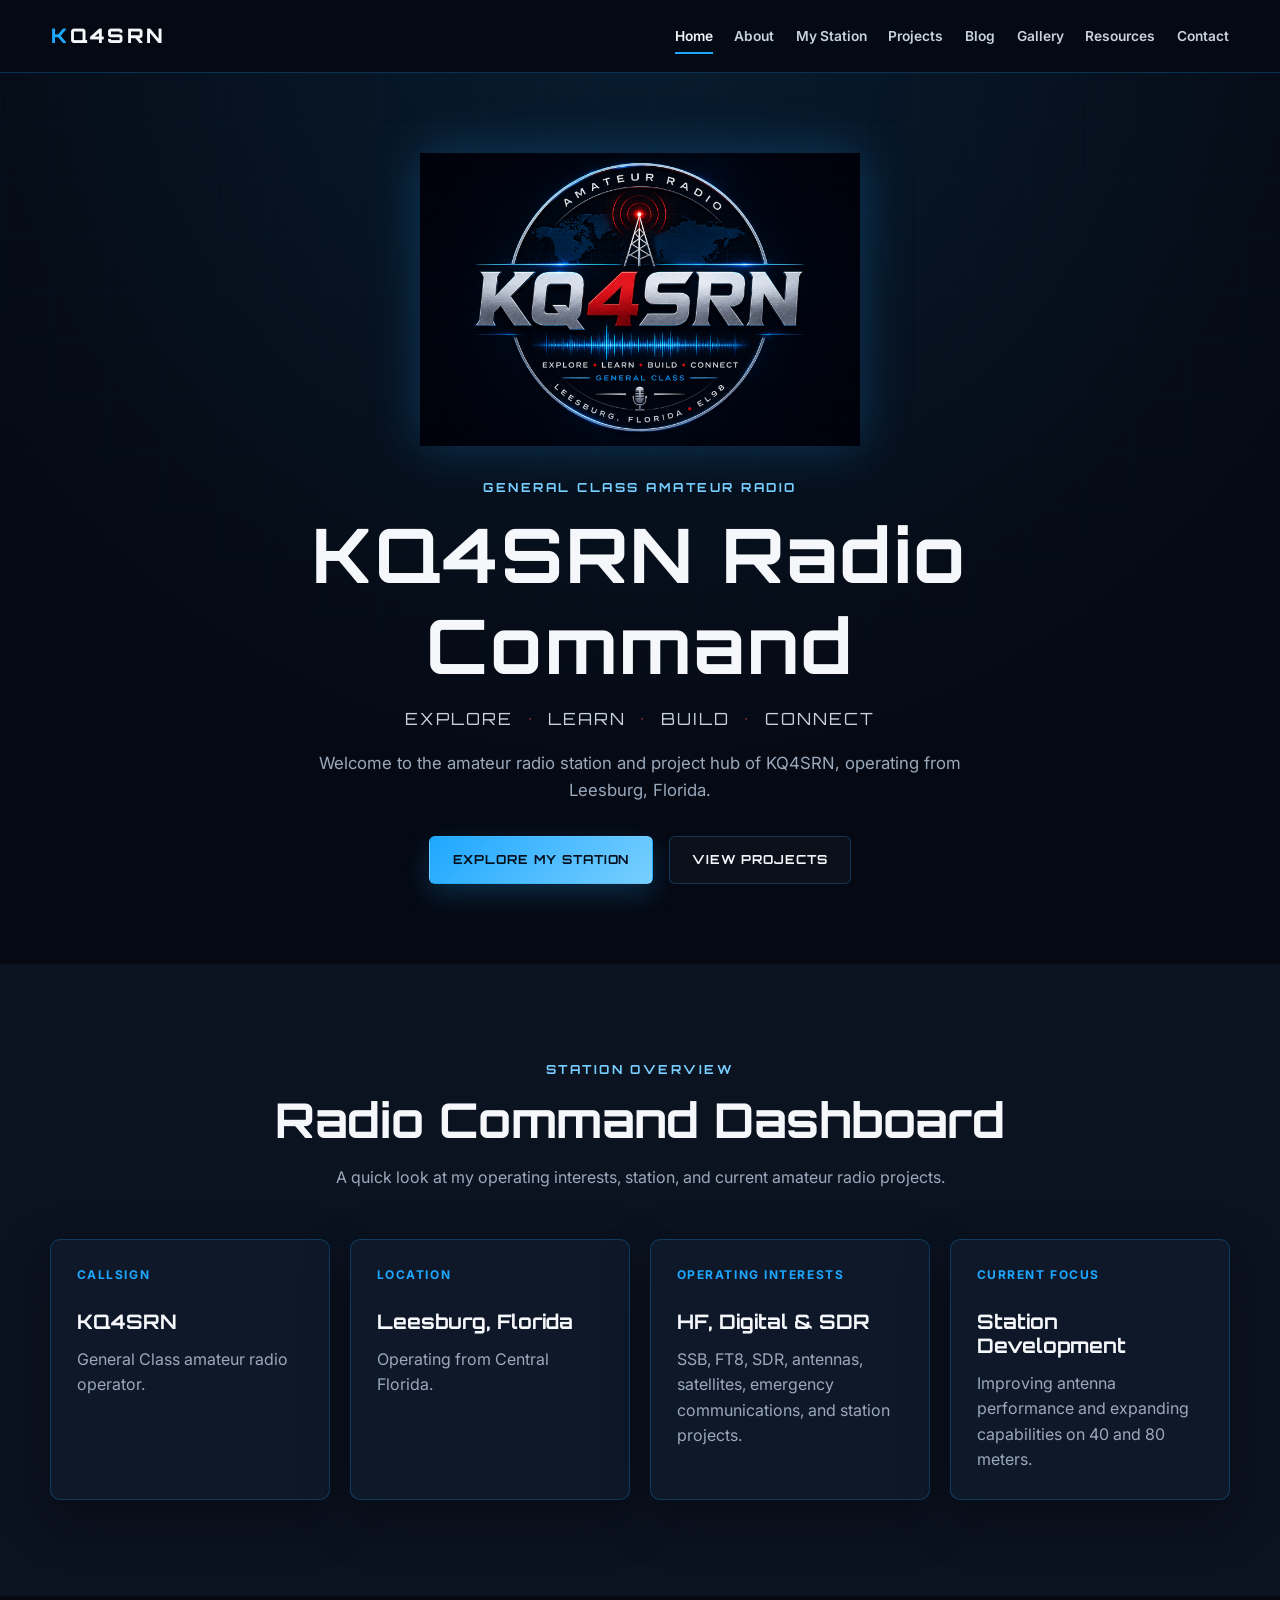
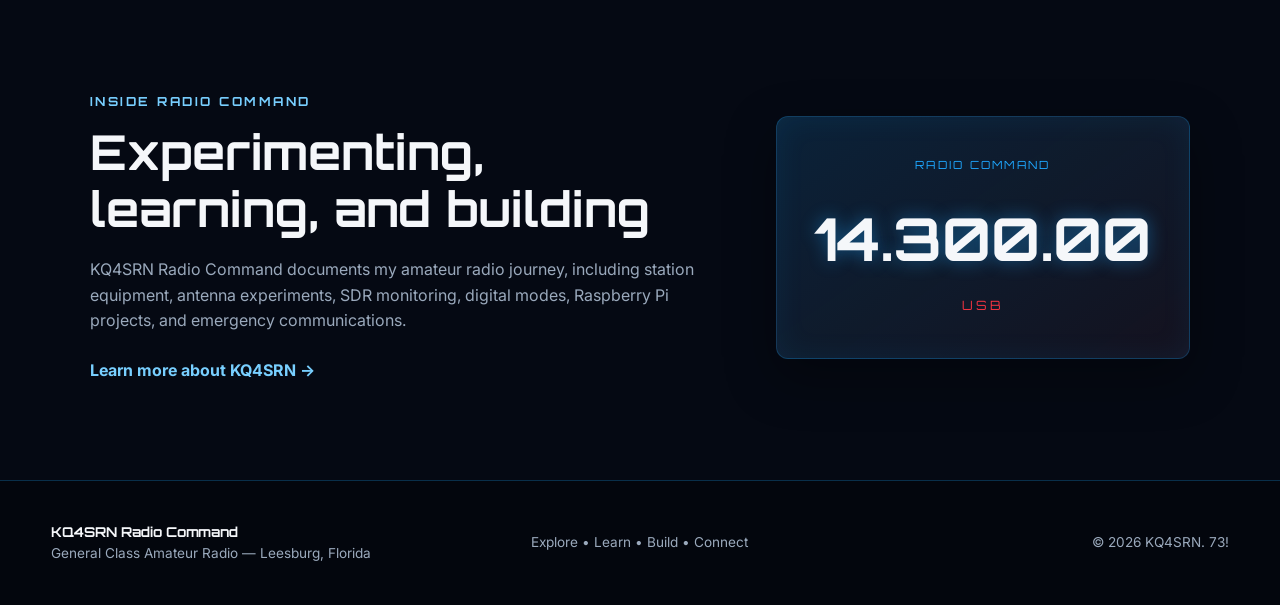
==== index.html @ 8a3644b1 "Add files via upload" ====
<!DOCTYPE html>
<html lang="en">
<head>
    <meta charset="UTF-8">

    <meta
        name="viewport"
        content="width=device-width, initial-scale=1.0"
    >

    <meta
        name="description"
        content="KQ4SRN Radio Command — the amateur radio station, projects, equipment, and operating activities of KQ4SRN in Leesburg, Florida."
    >

    <title>KQ4SRN Radio Command | Amateur Radio Station</title>

    <link rel="stylesheet" href="css/style.css">
</head>

<body>

    <header class="site-header">
        <nav class="navbar">
            <a class="site-name" href="index.html">
                KQ4SRN
            </a>

            <button
                class="menu-button"
                type="button"
                aria-label="Open navigation menu"
                aria-expanded="false"
            >
                ☰
            </button>

            <div class="nav-links">
                <a class="active" href="index.html">Home</a>
                <a href="about.html">About</a>
                <a href="station.html">My Station</a>
                <a href="projects.html">Projects</a>
                <a href="blog.html">Blog</a>
                <a href="gallery.html">Gallery</a>
                <a href="resources.html">Resources</a>
                <a href="contact.html">Contact</a>
            </div>
        </nav>
    </header>

    <main>

        <section class="hero">

            <div class="hero-content">

                <img
                    class="hero-logo"
                    src="images/logo/kq4srn-logo.png"
                    alt="KQ4SRN Amateur Radio logo"
                >

                <p class="eyebrow">
                    General Class Amateur Radio
                </p>

                <h1>KQ4SRN Radio Command</h1>

                <p class="hero-tagline">
                    Explore
                    <span>•</span>
                    Learn
                    <span>•</span>
                    Build
                    <span>•</span>
                    Connect
                </p>

                <p class="hero-description">
                    Welcome to the amateur radio station and project hub
                    of KQ4SRN, operating from Leesburg, Florida.
                </p>

                <div class="hero-buttons">
                    <a class="button primary-button" href="station.html">
                        Explore My Station
                    </a>

                    <a class="button secondary-button" href="projects.html">
                        View Projects
                    </a>
                </div>

            </div>

        </section>

        <section class="dashboard-section">

            <div class="section-heading">
                <p class="eyebrow">Station Overview</p>
                <h2>Radio Command Dashboard</h2>
                <p>
                    A quick look at my operating interests, station,
                    and current amateur radio projects.
                </p>
            </div>

            <div class="card-grid">

                <article class="info-card">
                    <p class="card-label">Callsign</p>
                    <h3>KQ4SRN</h3>
                    <p>General Class amateur radio operator.</p>
                </article>

                <article class="info-card">
                    <p class="card-label">Location</p>
                    <h3>Leesburg, Florida</h3>
                    <p>Operating from Central Florida.</p>
                </article>

                <article class="info-card">
                    <p class="card-label">Operating Interests</p>
                    <h3>HF, Digital & SDR</h3>
                    <p>
                        SSB, FT8, SDR, antennas, satellites,
                        emergency communications, and station projects.
                    </p>
                </article>

                <article class="info-card">
                    <p class="card-label">Current Focus</p>
                    <h3>Station Development</h3>
                    <p>
                        Improving antenna performance and expanding
                        capabilities on 40 and 80 meters.
                    </p>
                </article>

            </div>

        </section>

        <section class="featured-section">

            <div class="featured-content">

                <div>
                    <p class="eyebrow">Inside Radio Command</p>
                    <h2>Experimenting, learning, and building</h2>

                    <p>
                        KQ4SRN Radio Command documents my amateur radio
                        journey, including station equipment, antenna
                        experiments, SDR monitoring, digital modes,
                        Raspberry Pi projects, and emergency communications.
                    </p>

                    <a class="text-link" href="about.html">
                        Learn more about KQ4SRN →
                    </a>
                </div>

                <div class="frequency-display">
                    <p>RADIO COMMAND</p>
                    <strong>14.300.00</strong>
                    <span>USB</span>
                </div>

            </div>

        </section>

    </main>

    <footer class="site-footer">
        <div>
            <strong>KQ4SRN Radio Command</strong>
            <p>General Class Amateur Radio — Leesburg, Florida</p>
        </div>

        <p>
            Explore • Learn • Build • Connect
        </p>

        <p>
            © <span id="current-year"></span> KQ4SRN. 73!
        </p>
    </footer>

    <script src="js/main.js"></script>

</body>
</html>
---- css/style.css ----
@import url(
    "https://fonts.googleapis.com/css2?family=Inter:wght@400;500;600;700&family=Orbitron:wght@500;600;700;800&display=swap"
);

:root {
    --background: #050913;
    --background-secondary: #0b1220;
    --card-background: rgba(15, 26, 45, 0.82);

    --blue: #1ea7ff;
    --blue-light: #78cfff;
    --red: #ef3340;

    --silver: #c8d1dc;
    --white: #f5f7fa;
    --muted: #9aa9bc;

    --border: rgba(30, 167, 255, 0.25);
    --shadow: 0 18px 50px rgba(0, 0, 0, 0.35);

    --heading-font: "Orbitron", sans-serif;
    --body-font: "Inter", sans-serif;
}

* {
    box-sizing: border-box;
    margin: 0;
    padding: 0;
}

html {
    scroll-behavior: smooth;
}

body {
    min-height: 100vh;
    color: var(--white);
    background:
        radial-gradient(
            circle at top,
            rgba(30, 167, 255, 0.12),
            transparent 35%
        ),
        var(--background);
    font-family: var(--body-font);
    line-height: 1.6;
}

a {
    color: inherit;
    text-decoration: none;
}

img {
    display: block;
    max-width: 100%;
}

.site-header {
    position: sticky;
    top: 0;
    z-index: 1000;
    border-bottom: 1px solid var(--border);
    background: rgba(5, 9, 19, 0.9);
    backdrop-filter: blur(14px);
}

.navbar {
    display: flex;
    align-items: center;
    justify-content: space-between;
    width: min(1180px, 92%);
    min-height: 72px;
    margin: 0 auto;
}

.site-name {
    color: var(--white);
    font-family: var(--heading-font);
    font-size: 1.25rem;
    font-weight: 800;
    letter-spacing: 0.12em;
}

.site-name::first-letter {
    color: var(--blue);
}

.nav-links {
    display: flex;
    align-items: center;
    gap: 1.35rem;
}

.nav-links a {
    position: relative;
    color: var(--silver);
    font-size: 0.86rem;
    font-weight: 600;
}

.nav-links a::after {
    position: absolute;
    right: 0;
    bottom: -7px;
    left: 0;
    height: 2px;
    background: var(--blue);
    content: "";
    transform: scaleX(0);
    transition: transform 0.25s ease;
}

.nav-links a:hover,
.nav-links a.active {
    color: var(--white);
}

.nav-links a:hover::after,
.nav-links a.active::after {
    transform: scaleX(1);
}

.menu-button {
    display: none;
    color: var(--white);
    border: 0;
    background: transparent;
    font-size: 1.7rem;
    cursor: pointer;
}

.hero {
    position: relative;
    display: grid;
    min-height: calc(100vh - 72px);
    place-items: center;
    overflow: hidden;
    padding: 5rem 1.25rem;
    text-align: center;
}

.hero::before {
    position: absolute;
    inset: 0;
    opacity: 0.17;
    background-image:
        linear-gradient(
            rgba(30, 167, 255, 0.15) 1px,
            transparent 1px
        ),
        linear-gradient(
            90deg,
            rgba(30, 167, 255, 0.15) 1px,
            transparent 1px
        );
    background-size: 54px 54px;
    content: "";
    mask-image:
        linear-gradient(
            to bottom,
            black,
            transparent 90%
        );
}

.hero-content {
    position: relative;
    z-index: 1;
    width: min(850px, 100%);
}

.hero-logo {
    width: min(440px, 82vw);
    margin: 0 auto 2rem;
    filter:
        drop-shadow(0 0 25px rgba(30, 167, 255, 0.26));
}

.eyebrow {
    margin-bottom: 0.7rem;
    color: var(--blue-light);
    font-family: var(--heading-font);
    font-size: 0.78rem;
    font-weight: 700;
    letter-spacing: 0.2em;
    text-transform: uppercase;
}

h1,
h2,
h3 {
    font-family: var(--heading-font);
    line-height: 1.2;
}

h1 {
    margin-bottom: 1rem;
    font-size: clamp(2.1rem, 6vw, 4.7rem);
    letter-spacing: 0.035em;
}

h2 {
    font-size: clamp(1.8rem, 4vw, 3rem);
}

.hero-tagline {
    margin-bottom: 1.1rem;
    color: var(--silver);
    font-family: var(--heading-font);
    font-size: clamp(0.8rem, 2vw, 1.05rem);
    letter-spacing: 0.12em;
    text-transform: uppercase;
}

.hero-tagline span {
    padding: 0 0.4rem;
    color: var(--red);
}

.hero-description {
    max-width: 650px;
    margin: 0 auto;
    color: var(--muted);
    font-size: 1.05rem;
}

.hero-buttons {
    display: flex;
    flex-wrap: wrap;
    justify-content: center;
    gap: 1rem;
    margin-top: 2rem;
}

.button {
    display: inline-flex;
    min-height: 48px;
    align-items: center;
    justify-content: center;
    padding: 0.8rem 1.4rem;
    border: 1px solid transparent;
    border-radius: 6px;
    font-family: var(--heading-font);
    font-size: 0.78rem;
    font-weight: 700;
    letter-spacing: 0.07em;
    text-transform: uppercase;
    transition:
        transform 0.2s ease,
        box-shadow 0.2s ease,
        background 0.2s ease;
}

.button:hover {
    transform: translateY(-3px);
}

.primary-button {
    color: #04101d;
    background: linear-gradient(
        135deg,
        var(--blue),
        var(--blue-light)
    );
    box-shadow: 0 10px 28px rgba(30, 167, 255, 0.22);
}

.secondary-button {
    color: var(--white);
    border-color: var(--border);
    background: rgba(255, 255, 255, 0.03);
}

.secondary-button:hover {
    border-color: var(--red);
    box-shadow: 0 10px 28px rgba(239, 51, 64, 0.14);
}

.dashboard-section,
.featured-section {
    padding: 6rem 1.25rem;
}

.dashboard-section {
    background: var(--background-secondary);
}

.section-heading {
    width: min(750px, 100%);
    margin: 0 auto 3rem;
    text-align: center;
}

.section-heading p:last-child {
    margin-top: 1rem;
    color: var(--muted);
}

.card-grid {
    display: grid;
    grid-template-columns:
        repeat(4, minmax(0, 1fr));
    gap: 1.25rem;
    width: min(1180px, 100%);
    margin: 0 auto;
}

.info-card {
    min-height: 220px;
    padding: 1.6rem;
    border: 1px solid var(--border);
    border-radius: 10px;
    background: var(--card-background);
    box-shadow: var(--shadow);
    transition:
        transform 0.25s ease,
        border-color 0.25s ease;
}

.info-card:hover {
    border-color: rgba(30, 167, 255, 0.55);
    transform: translateY(-6px);
}

.card-label {
    margin-bottom: 1.6rem;
    color: var(--blue);
    font-size: 0.75rem;
    font-weight: 700;
    letter-spacing: 0.13em;
    text-transform: uppercase;
}

.info-card h3 {
    margin-bottom: 0.8rem;
    font-size: 1.25rem;
}

.info-card p:last-child {
    color: var(--muted);
}

.featured-content {
    display: grid;
    grid-template-columns: 1.2fr 0.8fr;
    align-items: center;
    gap: 4rem;
    width: min(1100px, 100%);
    margin: 0 auto;
}

.featured-content h2 {
    margin-bottom: 1.2rem;
}

.featured-content > div:first-child > p:not(.eyebrow) {
    color: var(--muted);
}

.text-link {
    display: inline-block;
    margin-top: 1.5rem;
    color: var(--blue-light);
    font-weight: 700;
}

.frequency-display {
    padding: 2.5rem 2rem;
    border: 1px solid var(--border);
    border-radius: 12px;
    background:
        linear-gradient(
            145deg,
            rgba(30, 167, 255, 0.12),
            rgba(239, 51, 64, 0.05)
        ),
        #08101d;
    box-shadow:
        inset 0 0 30px rgba(30, 167, 255, 0.08),
        var(--shadow);
    text-align: center;
}

.frequency-display p {
    color: var(--blue);
    font-family: var(--heading-font);
    font-size: 0.7rem;
    letter-spacing: 0.2em;
}

.frequency-display strong {
    display: block;
    margin: 1rem 0 0.4rem;
    color: var(--white);
    font-family: var(--heading-font);
    font-size: clamp(2rem, 6vw, 3.7rem);
    text-shadow: 0 0 18px rgba(30, 167, 255, 0.45);
}

.frequency-display span {
    color: var(--red);
    font-family: var(--heading-font);
    font-size: 0.8rem;
    letter-spacing: 0.2em;
}

.site-footer {
    display: grid;
    grid-template-columns: repeat(3, 1fr);
    align-items: center;
    gap: 2rem;
    padding: 2.5rem max(4%, 1.25rem);
    border-top: 1px solid var(--border);
    color: var(--muted);
    background: #03060d;
    font-size: 0.85rem;
}

.site-footer strong {
    color: var(--white);
    font-family: var(--heading-font);
}

.site-footer > p {
    text-align: center;
}

.site-footer > p:last-child {
    text-align: right;
}

@media (max-width: 960px) {
    .menu-button {
        display: block;
    }

    .nav-links {
        position: absolute;
        top: 72px;
        right: 0;
        left: 0;
        display: none;
        flex-direction: column;
        align-items: flex-start;
        padding: 1.5rem 4%;
        border-bottom: 1px solid var(--border);
        background: rgba(5, 9, 19, 0.98);
    }

    .nav-links.open {
        display: flex;
    }

    .card-grid {
        grid-template-columns: repeat(2, minmax(0, 1fr));
    }

    .featured-content {
        grid-template-columns: 1fr;
    }

    .site-footer {
        grid-template-columns: 1fr;
        text-align: center;
    }

    .site-footer > p:last-child {
        text-align: center;
    }
}

@media (max-width: 600px) {
    .hero {
        padding-top: 3rem;
    }

    .hero-buttons {
        flex-direction: column;
    }

    .button {
        width: 100%;
    }

    .card-grid {
        grid-template-columns: 1fr;
    }

    .dashboard-section,
    .featured-section {
        padding: 4rem 1.1rem;
    }

    .frequency-display {
        padding: 2rem 1rem;
    }
}
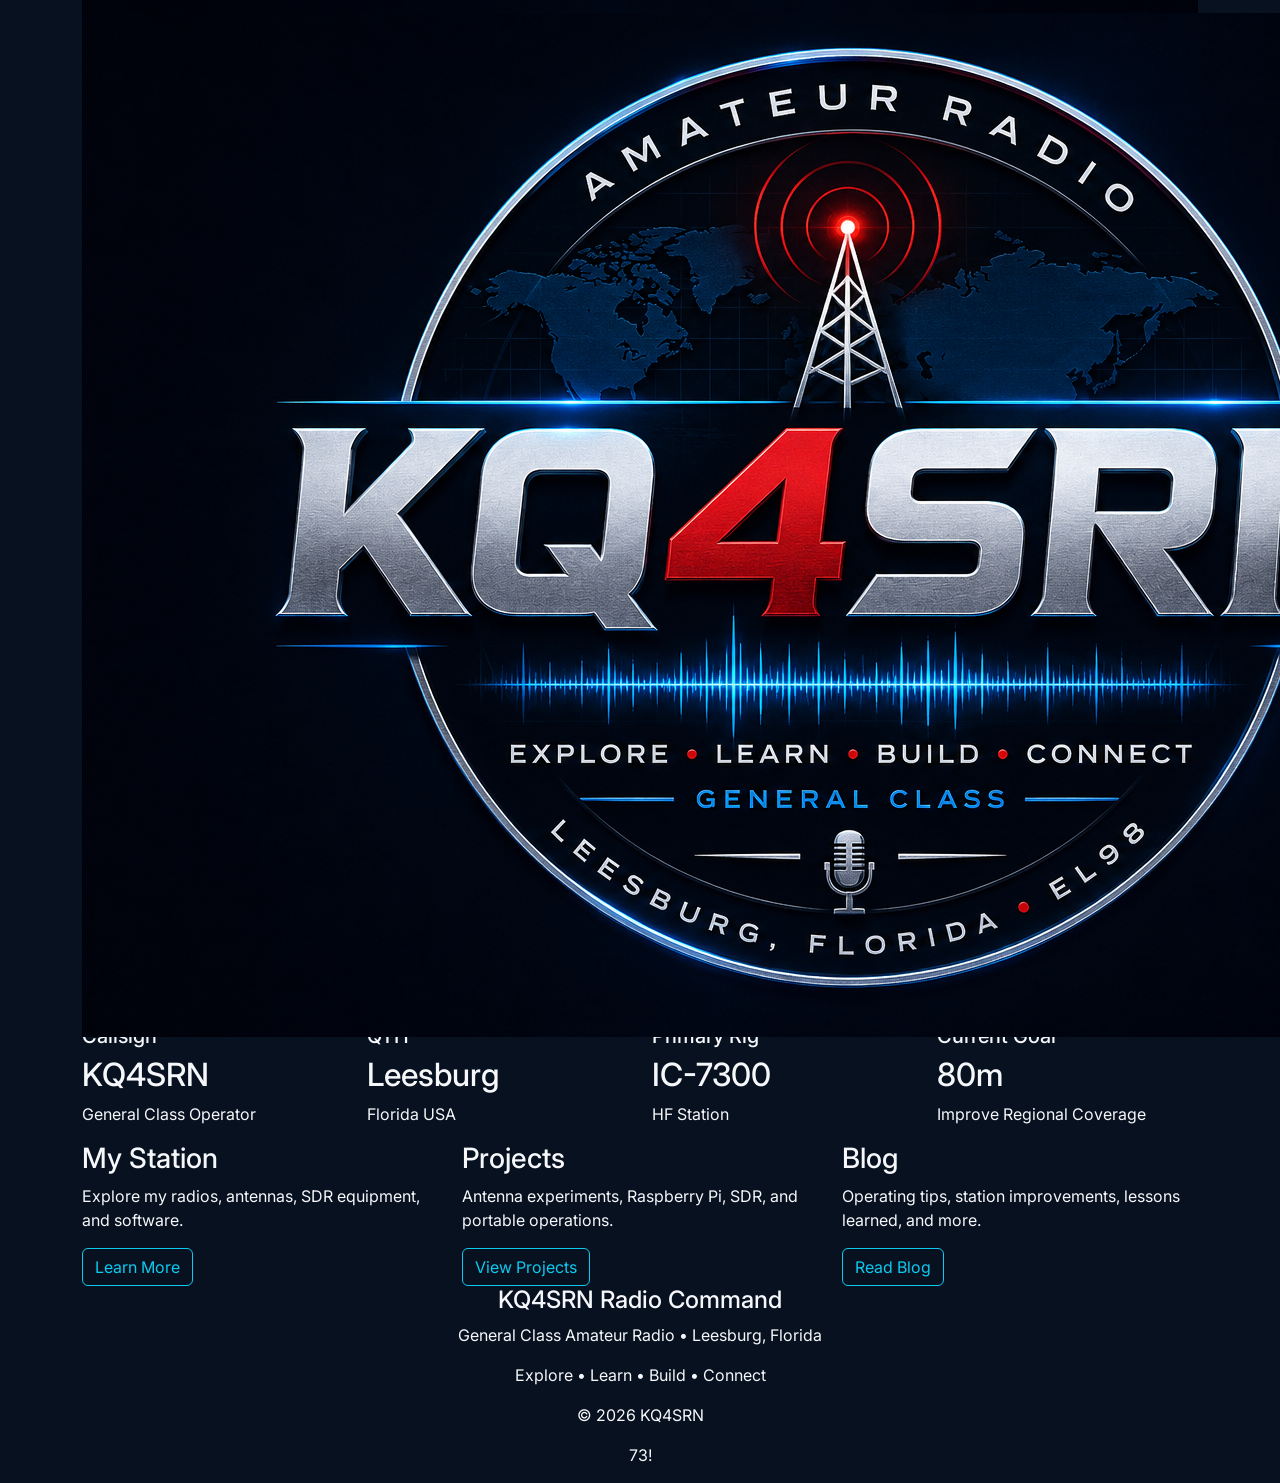
==== commit c59d027d: "Revamp index.html with Bootstrap and updated content Updated the index.html file to include Bootstra" ====
--- a/index.html
+++ b/index.html
@@ -1,195 +1,371 @@
 <!DOCTYPE html>
 <html lang="en">
+
 <head>
     <meta charset="UTF-8">
-
-    <meta
-        name="viewport"
-        content="width=device-width, initial-scale=1.0"
-    >
-
-    <meta
-        name="description"
-        content="KQ4SRN Radio Command — the amateur radio station, projects, equipment, and operating activities of KQ4SRN in Leesburg, Florida."
-    >
-
-    <title>KQ4SRN Radio Command | Amateur Radio Station</title>
-
+    <meta name="viewport" content="width=device-width, initial-scale=1">
+
+    <title>KQ4SRN Radio Command</title>
+
+    <meta name="description"
+        content="KQ4SRN Radio Command - Amateur Radio Station, Projects, Equipment, SDR, Digital Modes and More.">
+
+    <!-- Bootstrap CSS -->
+    <link href="https://cdn.jsdelivr.net/npm/bootstrap@5.3.8/dist/css/bootstrap.min.css" rel="stylesheet">
+
+    <!-- Google Fonts -->
+    <link
+        href="https://fonts.googleapis.com/css2?family=Orbitron:wght@500;700;900&family=Inter:wght@300;400;500;600;700&display=swap"
+        rel="stylesheet">
+
+    <!-- Custom CSS -->
     <link rel="stylesheet" href="css/style.css">
+
 </head>
 
 <body>
 
-    <header class="site-header">
-        <nav class="navbar">
-            <a class="site-name" href="index.html">
-                KQ4SRN
+    <!-- =========================
+         Navigation
+    ========================== -->
+
+    <nav class="navbar navbar-expand-lg navbar-dark fixed-top">
+
+        <div class="container">
+
+            <a class="navbar-brand d-flex align-items-center" href="index.html">
+
+                <img src="images/logo/kq4srn-logo.png"
+                    alt="KQ4SRN Logo"
+                    class="navbar-logo">
+
+                <span>KQ4SRN Radio Command</span>
+
             </a>
 
-            <button
-                class="menu-button"
+            <button class="navbar-toggler"
                 type="button"
-                aria-label="Open navigation menu"
-                aria-expanded="false"
-            >
-                ☰
+                data-bs-toggle="collapse"
+                data-bs-target="#mainNav">
+
+                <span class="navbar-toggler-icon"></span>
+
             </button>
 
-            <div class="nav-links">
-                <a class="active" href="index.html">Home</a>
-                <a href="about.html">About</a>
-                <a href="station.html">My Station</a>
-                <a href="projects.html">Projects</a>
-                <a href="blog.html">Blog</a>
-                <a href="gallery.html">Gallery</a>
-                <a href="resources.html">Resources</a>
-                <a href="contact.html">Contact</a>
+            <div class="collapse navbar-collapse" id="mainNav">
+
+                <ul class="navbar-nav ms-auto">
+
+                    <li class="nav-item">
+                        <a class="nav-link active" href="index.html">Home</a>
+                    </li>
+
+                    <li class="nav-item">
+                        <a class="nav-link" href="about.html">About</a>
+                    </li>
+
+                    <li class="nav-item">
+                        <a class="nav-link" href="station.html">My Station</a>
+                    </li>
+
+                    <li class="nav-item">
+                        <a class="nav-link" href="projects.html">Projects</a>
+                    </li>
+
+                    <li class="nav-item">
+                        <a class="nav-link" href="blog.html">Blog</a>
+                    </li>
+
+                    <li class="nav-item">
+                        <a class="nav-link" href="gallery.html">Gallery</a>
+                    </li>
+
+                    <li class="nav-item">
+                        <a class="nav-link" href="resources.html">Resources</a>
+                    </li>
+
+                    <li class="nav-item">
+                        <a class="nav-link" href="contact.html">Contact</a>
+                    </li>
+
+                </ul>
+
             </div>
-        </nav>
-    </header>
-
-    <main>
-
-        <section class="hero">
-
-            <div class="hero-content">
-
-                <img
-                    class="hero-logo"
-                    src="images/logo/kq4srn-logo.png"
-                    alt="KQ4SRN Amateur Radio logo"
-                >
-
-                <p class="eyebrow">
-                    General Class Amateur Radio
-                </p>
-
-                <h1>KQ4SRN Radio Command</h1>
-
-                <p class="hero-tagline">
-                    Explore
-                    <span>•</span>
-                    Learn
-                    <span>•</span>
-                    Build
-                    <span>•</span>
-                    Connect
-                </p>
-
-                <p class="hero-description">
-                    Welcome to the amateur radio station and project hub
-                    of KQ4SRN, operating from Leesburg, Florida.
-                </p>
-
-                <div class="hero-buttons">
-                    <a class="button primary-button" href="station.html">
-                        Explore My Station
-                    </a>
-
-                    <a class="button secondary-button" href="projects.html">
-                        View Projects
-                    </a>
-                </div>
+
+        </div>
+
+    </nav>
+
+    <!-- =========================
+         Hero
+    ========================== -->
+
+    <section class="hero">
+
+        <div class="container text-center">
+
+            <img src="images/logo/kq4srn-logo.png"
+                alt="KQ4SRN Radio Command Logo"
+                class="hero-logo img-fluid">
+
+            <p class="hero-subtitle">
+                General Class Amateur Radio
+            </p>
+
+            <h1>
+                KQ4SRN Radio Command
+            </h1>
+
+            <p class="hero-tagline">
+                Explore • Learn • Build • Connect
+            </p>
+
+            <p class="hero-description">
+
+                Welcome to my Amateur Radio Command Center.
+
+                Follow my journey through HF, SDR, Digital Modes,
+                antennas, Raspberry Pi projects,
+                emergency communications,
+                and everything radio.
+
+            </p>
+
+            <div class="mt-5">
+
+                <a href="station.html"
+                    class="btn btn-primary btn-lg me-3">
+
+                    Explore My Station
+
+                </a>
+
+                <a href="projects.html"
+                    class="btn btn-outline-light btn-lg">
+
+                    View Projects
+
+                </a>
 
             </div>
 
-        </section>
-
-        <section class="dashboard-section">
-
-            <div class="section-heading">
-                <p class="eyebrow">Station Overview</p>
-                <h2>Radio Command Dashboard</h2>
-                <p>
-                    A quick look at my operating interests, station,
-                    and current amateur radio projects.
-                </p>
+        </div>
+
+    </section>
+
+    <!-- =========================
+         Dashboard
+    ========================== -->
+
+    <section class="dashboard">
+
+        <div class="container">
+
+            <div class="row g-4">
+
+                <div class="col-lg-3 col-md-6">
+
+                    <div class="dashboard-card">
+
+                        <h5>Callsign</h5>
+
+                        <h2>KQ4SRN</h2>
+
+                        <p>General Class Operator</p>
+
+                    </div>
+
+                </div>
+
+                <div class="col-lg-3 col-md-6">
+
+                    <div class="dashboard-card">
+
+                        <h5>QTH</h5>
+
+                        <h2>Leesburg</h2>
+
+                        <p>Florida USA</p>
+
+                    </div>
+
+                </div>
+
+                <div class="col-lg-3 col-md-6">
+
+                    <div class="dashboard-card">
+
+                        <h5>Primary Rig</h5>
+
+                        <h2>IC-7300</h2>
+
+                        <p>HF Station</p>
+
+                    </div>
+
+                </div>
+
+                <div class="col-lg-3 col-md-6">
+
+                    <div class="dashboard-card">
+
+                        <h5>Current Goal</h5>
+
+                        <h2>80m</h2>
+
+                        <p>Improve Regional Coverage</p>
+
+                    </div>
+
+                </div>
+
             </div>
 
-            <div class="card-grid">
-
-                <article class="info-card">
-                    <p class="card-label">Callsign</p>
-                    <h3>KQ4SRN</h3>
-                    <p>General Class amateur radio operator.</p>
-                </article>
-
-                <article class="info-card">
-                    <p class="card-label">Location</p>
-                    <h3>Leesburg, Florida</h3>
-                    <p>Operating from Central Florida.</p>
-                </article>
-
-                <article class="info-card">
-                    <p class="card-label">Operating Interests</p>
-                    <h3>HF, Digital & SDR</h3>
-                    <p>
-                        SSB, FT8, SDR, antennas, satellites,
-                        emergency communications, and station projects.
-                    </p>
-                </article>
-
-                <article class="info-card">
-                    <p class="card-label">Current Focus</p>
-                    <h3>Station Development</h3>
-                    <p>
-                        Improving antenna performance and expanding
-                        capabilities on 40 and 80 meters.
-                    </p>
-                </article>
+        </div>
+
+    </section>
+
+    <!-- =========================
+         Featured Sections
+    ========================== -->
+
+    <section class="featured">
+
+        <div class="container">
+
+            <div class="row g-4">
+
+                <div class="col-md-4">
+
+                    <div class="feature-card">
+
+                        <h3>My Station</h3>
+
+                        <p>
+
+                            Explore my radios,
+                            antennas,
+                            SDR equipment,
+                            and software.
+
+                        </p>
+
+                        <a href="station.html" class="btn btn-outline-info">
+
+                            Learn More
+
+                        </a>
+
+                    </div>
+
+                </div>
+
+                <div class="col-md-4">
+
+                    <div class="feature-card">
+
+                        <h3>Projects</h3>
+
+                        <p>
+
+                            Antenna experiments,
+                            Raspberry Pi,
+                            SDR,
+                            and portable operations.
+
+                        </p>
+
+                        <a href="projects.html" class="btn btn-outline-info">
+
+                            View Projects
+
+                        </a>
+
+                    </div>
+
+                </div>
+
+                <div class="col-md-4">
+
+                    <div class="feature-card">
+
+                        <h3>Blog</h3>
+
+                        <p>
+
+                            Operating tips,
+                            station improvements,
+                            lessons learned,
+                            and more.
+
+                        </p>
+
+                        <a href="blog.html" class="btn btn-outline-info">
+
+                            Read Blog
+
+                        </a>
+
+                    </div>
+
+                </div>
 
             </div>
 
-        </section>
-
-        <section class="featured-section">
-
-            <div class="featured-content">
-
-                <div>
-                    <p class="eyebrow">Inside Radio Command</p>
-                    <h2>Experimenting, learning, and building</h2>
-
-                    <p>
-                        KQ4SRN Radio Command documents my amateur radio
-                        journey, including station equipment, antenna
-                        experiments, SDR monitoring, digital modes,
-                        Raspberry Pi projects, and emergency communications.
-                    </p>
-
-                    <a class="text-link" href="about.html">
-                        Learn more about KQ4SRN →
-                    </a>
-                </div>
-
-                <div class="frequency-display">
-                    <p>RADIO COMMAND</p>
-                    <strong>14.300.00</strong>
-                    <span>USB</span>
-                </div>
-
-            </div>
-
-        </section>
-
-    </main>
-
-    <footer class="site-footer">
-        <div>
-            <strong>KQ4SRN Radio Command</strong>
-            <p>General Class Amateur Radio — Leesburg, Florida</p>
-        </div>
-
-        <p>
-            Explore • Learn • Build • Connect
-        </p>
-
-        <p>
-            © <span id="current-year"></span> KQ4SRN. 73!
-        </p>
+        </div>
+
+    </section>
+
+    <!-- =========================
+         Footer
+    ========================== -->
+
+    <footer>
+
+        <div class="container text-center">
+
+            <h4>KQ4SRN Radio Command</h4>
+
+            <p>
+
+                General Class Amateur Radio
+
+                •
+
+                Leesburg, Florida
+
+            </p>
+
+            <p>
+
+                Explore • Learn • Build • Connect
+
+            </p>
+
+            <p>
+
+                © 2026 KQ4SRN
+
+            </p>
+
+            <p>
+
+                73!
+
+            </p>
+
+        </div>
+
     </footer>
 
+    <!-- Bootstrap -->
+
+    <script src="https://cdn.jsdelivr.net/npm/bootstrap@5.3.8/dist/js/bootstrap.bundle.min.js"></script>
+
+    <!-- Custom JS -->
+
     <script src="js/main.js"></script>
 
 </body>
-</html>+
+</html>
--- a/css/style.css
+++ b/css/style.css
@@ -1,498 +1,25 @@
-@import url(
-    "https://fonts.googleapis.com/css2?family=Inter:wght@400;500;600;700&family=Orbitron:wght@500;600;700;800&display=swap"
-);
+:root{
 
-:root {
-    --background: #050913;
-    --background-secondary: #0b1220;
-    --card-background: rgba(15, 26, 45, 0.82);
+    --bg:#08111f;
+    --bg2:#101b2f;
 
-    --blue: #1ea7ff;
-    --blue-light: #78cfff;
-    --red: #ef3340;
+    --card:#16263d;
 
-    --silver: #c8d1dc;
-    --white: #f5f7fa;
-    --muted: #9aa9bc;
+    --blue:#1EA7FF;
+    --red:#E53935;
 
-    --border: rgba(30, 167, 255, 0.25);
-    --shadow: 0 18px 50px rgba(0, 0, 0, 0.35);
+    --white:#F5F7FA;
+    --gray:#B9C3CF;
 
-    --heading-font: "Orbitron", sans-serif;
-    --body-font: "Inter", sans-serif;
+    --border:#284867;
+
 }
+body{
 
-* {
-    box-sizing: border-box;
-    margin: 0;
-    padding: 0;
+    background:var(--bg);
+
+    color:var(--white);
+
+    font-family:'Inter',sans-serif;
+
 }
-
-html {
-    scroll-behavior: smooth;
-}
-
-body {
-    min-height: 100vh;
-    color: var(--white);
-    background:
-        radial-gradient(
-            circle at top,
-            rgba(30, 167, 255, 0.12),
-            transparent 35%
-        ),
-        var(--background);
-    font-family: var(--body-font);
-    line-height: 1.6;
-}
-
-a {
-    color: inherit;
-    text-decoration: none;
-}
-
-img {
-    display: block;
-    max-width: 100%;
-}
-
-.site-header {
-    position: sticky;
-    top: 0;
-    z-index: 1000;
-    border-bottom: 1px solid var(--border);
-    background: rgba(5, 9, 19, 0.9);
-    backdrop-filter: blur(14px);
-}
-
-.navbar {
-    display: flex;
-    align-items: center;
-    justify-content: space-between;
-    width: min(1180px, 92%);
-    min-height: 72px;
-    margin: 0 auto;
-}
-
-.site-name {
-    color: var(--white);
-    font-family: var(--heading-font);
-    font-size: 1.25rem;
-    font-weight: 800;
-    letter-spacing: 0.12em;
-}
-
-.site-name::first-letter {
-    color: var(--blue);
-}
-
-.nav-links {
-    display: flex;
-    align-items: center;
-    gap: 1.35rem;
-}
-
-.nav-links a {
-    position: relative;
-    color: var(--silver);
-    font-size: 0.86rem;
-    font-weight: 600;
-}
-
-.nav-links a::after {
-    position: absolute;
-    right: 0;
-    bottom: -7px;
-    left: 0;
-    height: 2px;
-    background: var(--blue);
-    content: "";
-    transform: scaleX(0);
-    transition: transform 0.25s ease;
-}
-
-.nav-links a:hover,
-.nav-links a.active {
-    color: var(--white);
-}
-
-.nav-links a:hover::after,
-.nav-links a.active::after {
-    transform: scaleX(1);
-}
-
-.menu-button {
-    display: none;
-    color: var(--white);
-    border: 0;
-    background: transparent;
-    font-size: 1.7rem;
-    cursor: pointer;
-}
-
-.hero {
-    position: relative;
-    display: grid;
-    min-height: calc(100vh - 72px);
-    place-items: center;
-    overflow: hidden;
-    padding: 5rem 1.25rem;
-    text-align: center;
-}
-
-.hero::before {
-    position: absolute;
-    inset: 0;
-    opacity: 0.17;
-    background-image:
-        linear-gradient(
-            rgba(30, 167, 255, 0.15) 1px,
-            transparent 1px
-        ),
-        linear-gradient(
-            90deg,
-            rgba(30, 167, 255, 0.15) 1px,
-            transparent 1px
-        );
-    background-size: 54px 54px;
-    content: "";
-    mask-image:
-        linear-gradient(
-            to bottom,
-            black,
-            transparent 90%
-        );
-}
-
-.hero-content {
-    position: relative;
-    z-index: 1;
-    width: min(850px, 100%);
-}
-
-.hero-logo {
-    width: min(440px, 82vw);
-    margin: 0 auto 2rem;
-    filter:
-        drop-shadow(0 0 25px rgba(30, 167, 255, 0.26));
-}
-
-.eyebrow {
-    margin-bottom: 0.7rem;
-    color: var(--blue-light);
-    font-family: var(--heading-font);
-    font-size: 0.78rem;
-    font-weight: 700;
-    letter-spacing: 0.2em;
-    text-transform: uppercase;
-}
-
-h1,
-h2,
-h3 {
-    font-family: var(--heading-font);
-    line-height: 1.2;
-}
-
-h1 {
-    margin-bottom: 1rem;
-    font-size: clamp(2.1rem, 6vw, 4.7rem);
-    letter-spacing: 0.035em;
-}
-
-h2 {
-    font-size: clamp(1.8rem, 4vw, 3rem);
-}
-
-.hero-tagline {
-    margin-bottom: 1.1rem;
-    color: var(--silver);
-    font-family: var(--heading-font);
-    font-size: clamp(0.8rem, 2vw, 1.05rem);
-    letter-spacing: 0.12em;
-    text-transform: uppercase;
-}
-
-.hero-tagline span {
-    padding: 0 0.4rem;
-    color: var(--red);
-}
-
-.hero-description {
-    max-width: 650px;
-    margin: 0 auto;
-    color: var(--muted);
-    font-size: 1.05rem;
-}
-
-.hero-buttons {
-    display: flex;
-    flex-wrap: wrap;
-    justify-content: center;
-    gap: 1rem;
-    margin-top: 2rem;
-}
-
-.button {
-    display: inline-flex;
-    min-height: 48px;
-    align-items: center;
-    justify-content: center;
-    padding: 0.8rem 1.4rem;
-    border: 1px solid transparent;
-    border-radius: 6px;
-    font-family: var(--heading-font);
-    font-size: 0.78rem;
-    font-weight: 700;
-    letter-spacing: 0.07em;
-    text-transform: uppercase;
-    transition:
-        transform 0.2s ease,
-        box-shadow 0.2s ease,
-        background 0.2s ease;
-}
-
-.button:hover {
-    transform: translateY(-3px);
-}
-
-.primary-button {
-    color: #04101d;
-    background: linear-gradient(
-        135deg,
-        var(--blue),
-        var(--blue-light)
-    );
-    box-shadow: 0 10px 28px rgba(30, 167, 255, 0.22);
-}
-
-.secondary-button {
-    color: var(--white);
-    border-color: var(--border);
-    background: rgba(255, 255, 255, 0.03);
-}
-
-.secondary-button:hover {
-    border-color: var(--red);
-    box-shadow: 0 10px 28px rgba(239, 51, 64, 0.14);
-}
-
-.dashboard-section,
-.featured-section {
-    padding: 6rem 1.25rem;
-}
-
-.dashboard-section {
-    background: var(--background-secondary);
-}
-
-.section-heading {
-    width: min(750px, 100%);
-    margin: 0 auto 3rem;
-    text-align: center;
-}
-
-.section-heading p:last-child {
-    margin-top: 1rem;
-    color: var(--muted);
-}
-
-.card-grid {
-    display: grid;
-    grid-template-columns:
-        repeat(4, minmax(0, 1fr));
-    gap: 1.25rem;
-    width: min(1180px, 100%);
-    margin: 0 auto;
-}
-
-.info-card {
-    min-height: 220px;
-    padding: 1.6rem;
-    border: 1px solid var(--border);
-    border-radius: 10px;
-    background: var(--card-background);
-    box-shadow: var(--shadow);
-    transition:
-        transform 0.25s ease,
-        border-color 0.25s ease;
-}
-
-.info-card:hover {
-    border-color: rgba(30, 167, 255, 0.55);
-    transform: translateY(-6px);
-}
-
-.card-label {
-    margin-bottom: 1.6rem;
-    color: var(--blue);
-    font-size: 0.75rem;
-    font-weight: 700;
-    letter-spacing: 0.13em;
-    text-transform: uppercase;
-}
-
-.info-card h3 {
-    margin-bottom: 0.8rem;
-    font-size: 1.25rem;
-}
-
-.info-card p:last-child {
-    color: var(--muted);
-}
-
-.featured-content {
-    display: grid;
-    grid-template-columns: 1.2fr 0.8fr;
-    align-items: center;
-    gap: 4rem;
-    width: min(1100px, 100%);
-    margin: 0 auto;
-}
-
-.featured-content h2 {
-    margin-bottom: 1.2rem;
-}
-
-.featured-content > div:first-child > p:not(.eyebrow) {
-    color: var(--muted);
-}
-
-.text-link {
-    display: inline-block;
-    margin-top: 1.5rem;
-    color: var(--blue-light);
-    font-weight: 700;
-}
-
-.frequency-display {
-    padding: 2.5rem 2rem;
-    border: 1px solid var(--border);
-    border-radius: 12px;
-    background:
-        linear-gradient(
-            145deg,
-            rgba(30, 167, 255, 0.12),
-            rgba(239, 51, 64, 0.05)
-        ),
-        #08101d;
-    box-shadow:
-        inset 0 0 30px rgba(30, 167, 255, 0.08),
-        var(--shadow);
-    text-align: center;
-}
-
-.frequency-display p {
-    color: var(--blue);
-    font-family: var(--heading-font);
-    font-size: 0.7rem;
-    letter-spacing: 0.2em;
-}
-
-.frequency-display strong {
-    display: block;
-    margin: 1rem 0 0.4rem;
-    color: var(--white);
-    font-family: var(--heading-font);
-    font-size: clamp(2rem, 6vw, 3.7rem);
-    text-shadow: 0 0 18px rgba(30, 167, 255, 0.45);
-}
-
-.frequency-display span {
-    color: var(--red);
-    font-family: var(--heading-font);
-    font-size: 0.8rem;
-    letter-spacing: 0.2em;
-}
-
-.site-footer {
-    display: grid;
-    grid-template-columns: repeat(3, 1fr);
-    align-items: center;
-    gap: 2rem;
-    padding: 2.5rem max(4%, 1.25rem);
-    border-top: 1px solid var(--border);
-    color: var(--muted);
-    background: #03060d;
-    font-size: 0.85rem;
-}
-
-.site-footer strong {
-    color: var(--white);
-    font-family: var(--heading-font);
-}
-
-.site-footer > p {
-    text-align: center;
-}
-
-.site-footer > p:last-child {
-    text-align: right;
-}
-
-@media (max-width: 960px) {
-    .menu-button {
-        display: block;
-    }
-
-    .nav-links {
-        position: absolute;
-        top: 72px;
-        right: 0;
-        left: 0;
-        display: none;
-        flex-direction: column;
-        align-items: flex-start;
-        padding: 1.5rem 4%;
-        border-bottom: 1px solid var(--border);
-        background: rgba(5, 9, 19, 0.98);
-    }
-
-    .nav-links.open {
-        display: flex;
-    }
-
-    .card-grid {
-        grid-template-columns: repeat(2, minmax(0, 1fr));
-    }
-
-    .featured-content {
-        grid-template-columns: 1fr;
-    }
-
-    .site-footer {
-        grid-template-columns: 1fr;
-        text-align: center;
-    }
-
-    .site-footer > p:last-child {
-        text-align: center;
-    }
-}
-
-@media (max-width: 600px) {
-    .hero {
-        padding-top: 3rem;
-    }
-
-    .hero-buttons {
-        flex-direction: column;
-    }
-
-    .button {
-        width: 100%;
-    }
-
-    .card-grid {
-        grid-template-columns: 1fr;
-    }
-
-    .dashboard-section,
-    .featured-section {
-        padding: 4rem 1.1rem;
-    }
-
-    .frequency-display {
-        padding: 2rem 1rem;
-    }
-}
